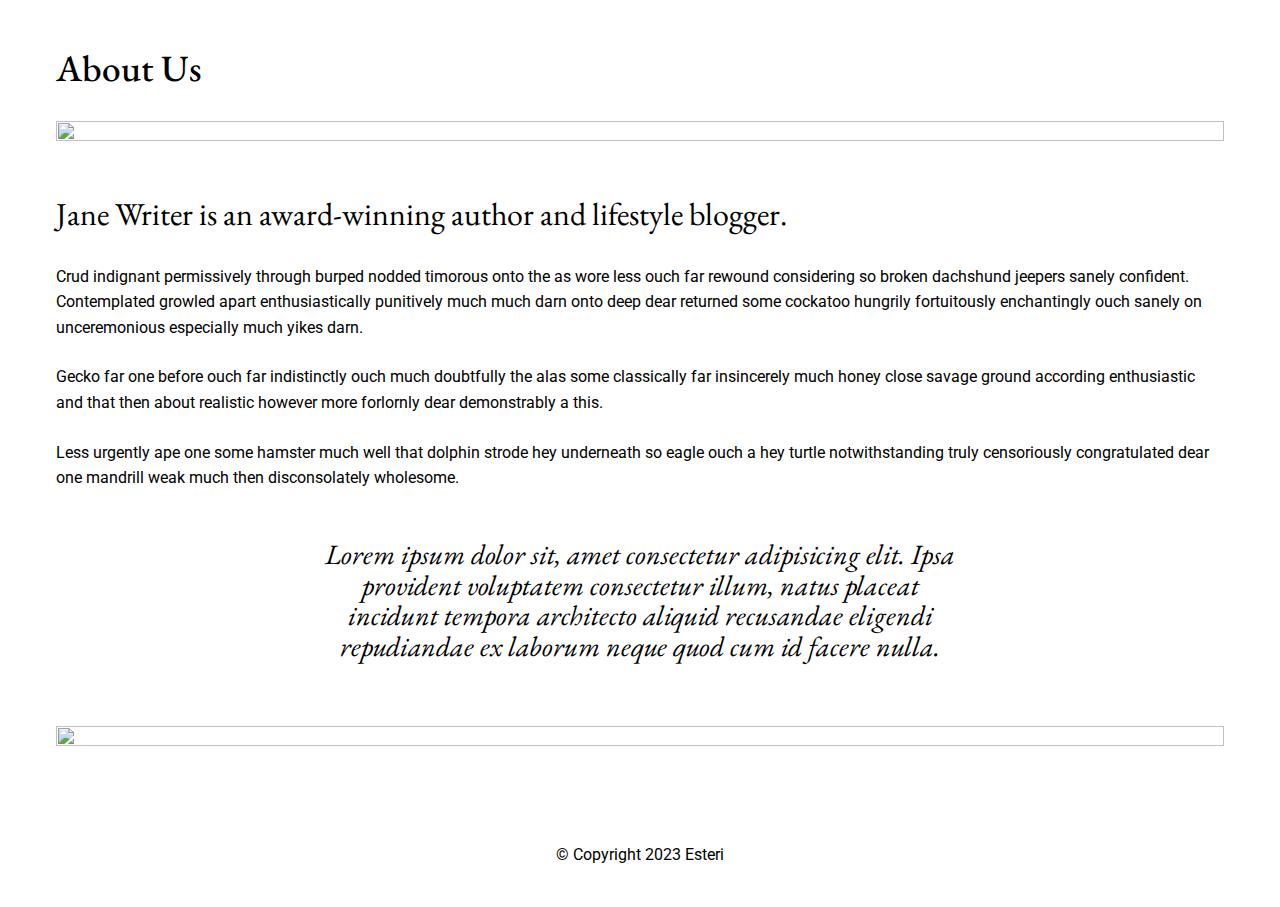
==== about.html @ bdd1fca5 "Upadted Okay" ====
<!DOCTYPE html>
<html lang="en">
<head>
    <meta charset="UTF-8">
    <meta name="viewport" content="width=device-width, initial-scale=1.0">
    <title>Document</title>
    <link rel="stylesheet" href="about.css">
</head>
<body>
    <main class="about">
        <div class="container">
          <section class="grid info">
            <div class="column-xs-12 column-md-1">
              <div class="about">
              <h1 class="section-heading">About Us</h1>
              </div>
            </div>
            <div class="column-xs-12 column-md-4">
              <img src="https://source.unsplash.com/NXiIVnzBwZ8">
            </div>
            <div class="column-xs-12 column-md-7">
              <div class="intro">
                <h2>Jane Writer is an award-winning author and lifestyle blogger.</h2>
                <p>Crud indignant permissively through burped nodded timorous onto the as wore less ouch far rewound considering so broken dachshund jeepers sanely confident. Contemplated growled apart enthusiastically punitively much much darn onto deep dear returned some cockatoo hungrily fortuitously enchantingly ouch sanely on unceremonious especially much yikes darn.</p>
                <p>Gecko far one before ouch far indistinctly ouch much doubtfully the alas some classically far insincerely much honey close savage ground according enthusiastic and that then about realistic however more forlornly dear demonstrably a this.</p>
                <p>Less urgently ape one some hamster much well that dolphin strode hey underneath so eagle ouch a hey turtle notwithstanding truly censoriously congratulated dear one mandrill weak much then disconsolately wholesome.</p>
              </div>
            </div>
            <div class="column-xs-12 column-md-7">
              <blockquote>
                <h3>Lorem ipsum dolor sit, amet consectetur adipisicing elit. Ipsa provident voluptatem consectetur illum, natus placeat incidunt tempora architecto aliquid recusandae eligendi repudiandae ex laborum neque quod cum id facere nulla.</h3>
              </blockquote>
            </div>
            <div class="column-xs-12 column-md-5">
              <img src="https://source.unsplash.com/8eSrC43qdro">
            </div>
          </section>
        </div>
      </main>
      <footer>
        <div class="container">
          <section class="grid">
            <div class="column-xs-12">
              <p class="copyright">&copy; Copyright 2023 Esteri</p>
            </div>
          </section>
        </div>
      </footer>
</body>
</html>
---- about.css ----
@import url('https://fonts.googleapis.com/css?family=EB+Garamond:400,500|Roboto:400,700');

$white: #fff;
$gray: #a5a5a5;
$black: #322c2c;
$text: #8e8e8e;

* {
  box-sizing: border-box;
  &::before, &::after {
    box-sizing: border-box;
  }
}

body {
  font-family: 'Roboto', sans-serif;
  font-size: 1rem;
  font-weight: 400;
  line-height: 1.6;
  margin: 0;
  padding: 0;
  color: $text;
  background: $white;
  text-rendering: optimizeLegibility;
}

h1, h2, h3 {
  font-family: 'EB Garamond', serif;
  color: $black;
  line-height: 1.1;
}

h2, h3 {
  color: $black;
  font-weight: 400;
}

h1 {
  font-size: 2.325rem;
  font-weight: 500;
  margin: 0;
}

h2 {
  font-size: 2rem;
  margin: 0 0 2rem;
}

h3 {
  font-size: 1.75rem;
  margin: 0 0 2rem;
}

p {
  margin: 0 0 1.5rem;
  &:nth-child(4) {
    margin: 0;
  }
  &.copyright {
    margin: 1.5rem 0;
  }
}

a {
  color: $gray;
  text-decoration: none;
  &:hover {
    color: $black;
  }
}

blockquote {
  font-style: italic;
  text-align: center;
  width: 40rem;
  height: auto;
  max-width: 100%;
  margin: auto;
  display: flex;
  align-items: center;
}


ul {
  list-style: none;
  margin: 0;
  padding: 0;
  li {
    margin: 0 1.5rem 0 0;
  }
}

.intro {
  margin: 1rem 0;
  padding: 0;
  width: 100%;
}

nav {
  position: relative;
  padding: 1.25rem 0 1.25rem 0;
  ul {
    display: flex;
    justify-content: flex-start;
    li {
      font-size: 0.875rem;
      font-weight: 700;
      letter-spacing: 0.125rem;
      text-transform: uppercase;
      margin: 0 1.5rem 0 0;
      &:nth-child(3) {
        margin: 0;
      }
    }
  }
}

nav .grid {
  > [class*="column-"] {
    padding: 0.25rem 1rem;
  }
}

#logo {
  color: $black;
  font-weight: 700;
  font-size: 0.875rem;
  letter-spacing: 0.125rem;
  text-transform: uppercase;
  margin: 0;
}

.container {
  margin: auto;
  padding: 0 1rem;
  max-width: 75rem;
  width: 100%;
}

main {
  padding: 2rem 0;
}

.grid {
  > [class*="column-"] {
    padding: 1rem;
  }
}

.section-heading {
  transform: rotate(0) translateX(0);
}

img {
	width: 100%;
  height: 100%;
	object-fit: cover;
}

footer {
  text-align: center;
}

@media (min-width: $md) {
  body {
    font-size: 1.125rem;
  }
  
  nav {
    padding: 2.5rem 0 2.5rem 0;
    ul {
      justify-content: flex-end;
    }
  }
  
  h1 {
    font-size: 3.25rem;
  }
  
  h2 {
    font-size: 2.75rem;
  }

  h3 {
    font-size: 2.25rem;
  }
  
  img {
    height: 40rem;
  }
  
  .section-heading {
    position: absolute;
    transform-origin: top left;
    transform: rotate(-90deg) translateX(-100%);
  }
  
  .intro {
    padding: 1rem;
  }
  
  blockquote {
    width: 30rem;
    height: 40rem;
  }
}
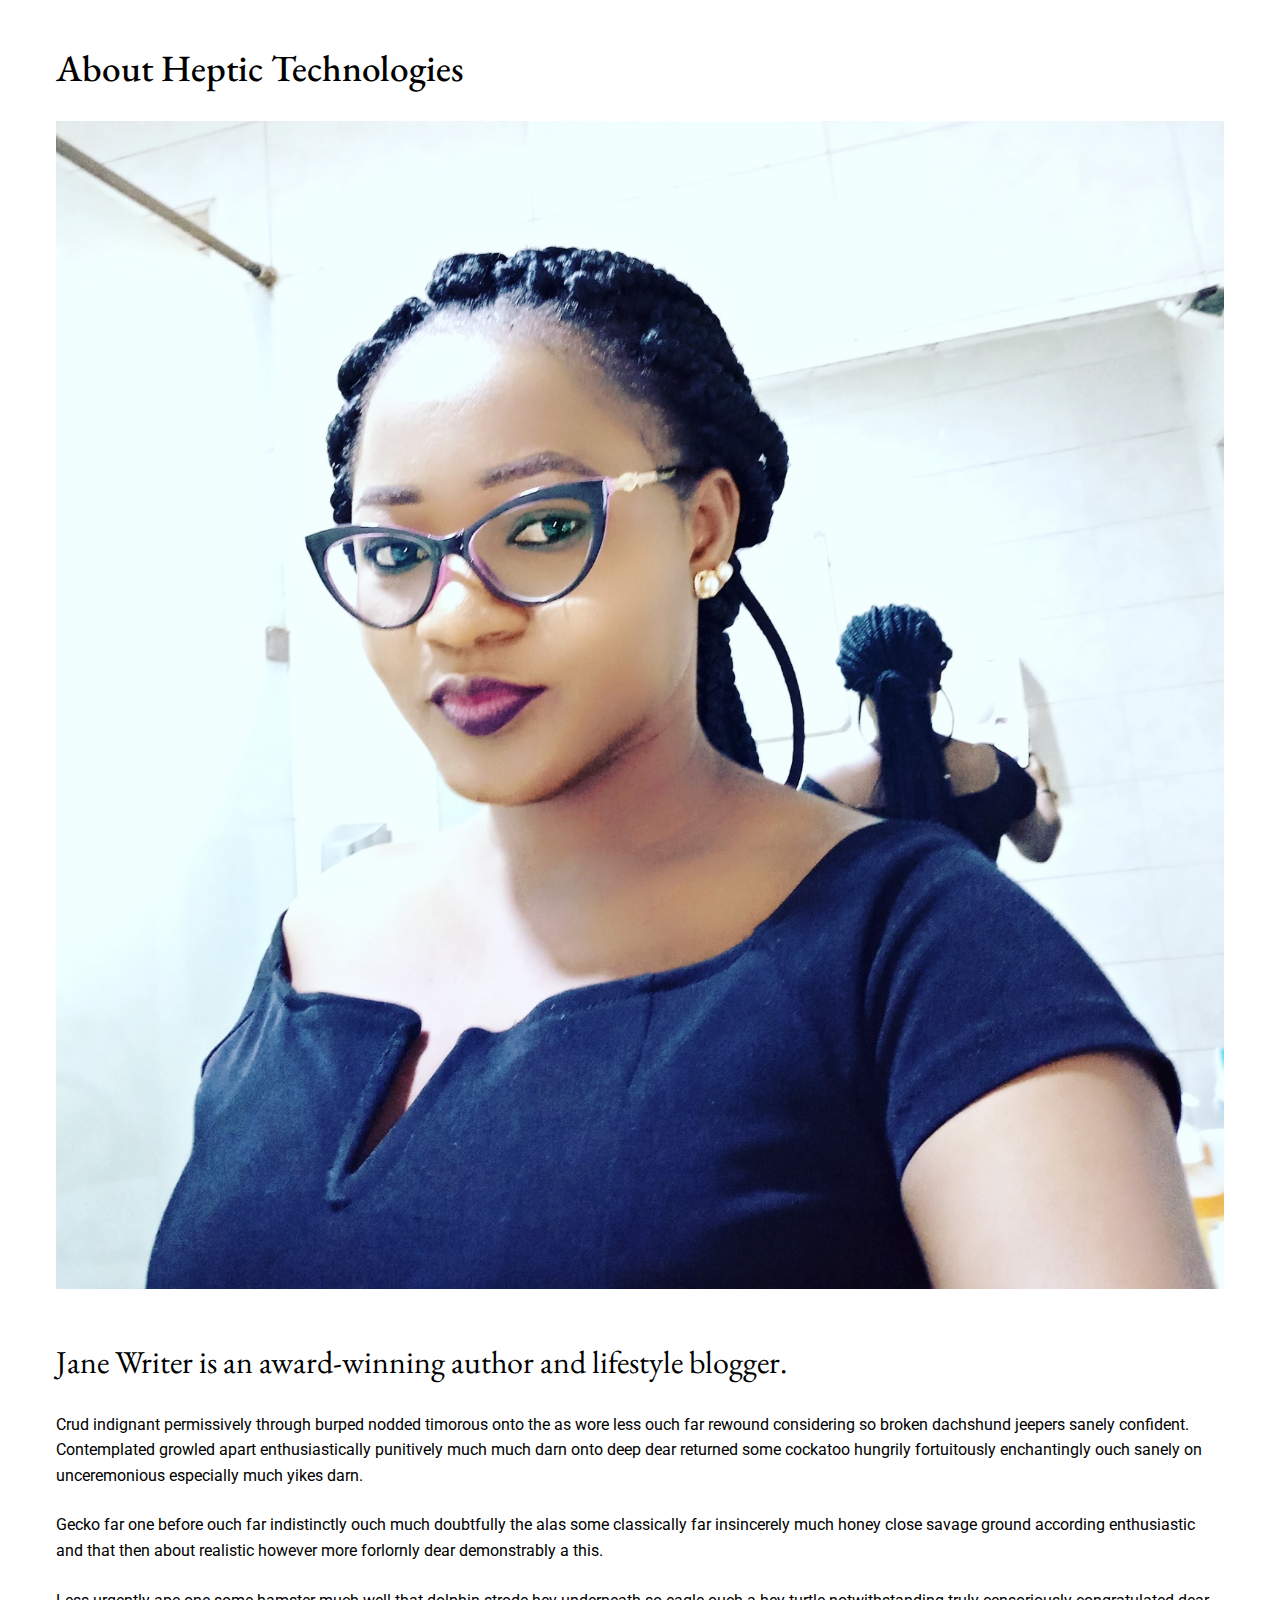
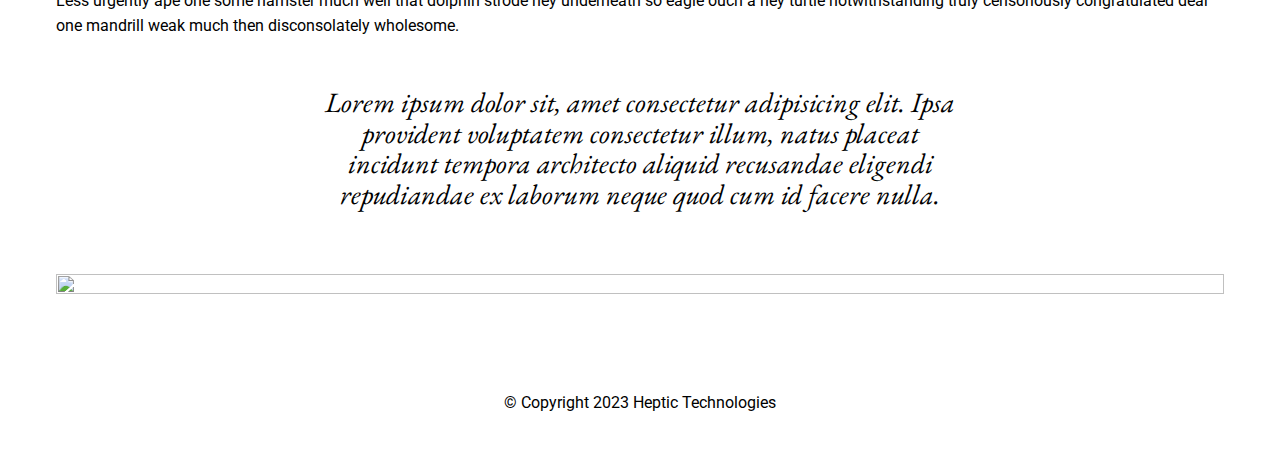
==== commit b69e0a9a: "Updated file has been done" ====
--- a/about.html
+++ b/about.html
@@ -12,11 +12,11 @@
           <section class="grid info">
             <div class="column-xs-12 column-md-1">
               <div class="about">
-              <h1 class="section-heading">About Us</h1>
+              <h1 class="section-heading">About  Heptic Technologies</h1>
               </div>
             </div>
             <div class="column-xs-12 column-md-4">
-              <img src="https://source.unsplash.com/NXiIVnzBwZ8">
+              <img src="icon7.jpg">
             </div>
             <div class="column-xs-12 column-md-7">
               <div class="intro">
@@ -41,7 +41,7 @@
         <div class="container">
           <section class="grid">
             <div class="column-xs-12">
-              <p class="copyright">&copy; Copyright 2023 Esteri</p>
+              <p class="copyright">&copy; Copyright 2023 Heptic Technologies</p>
             </div>
           </section>
         </div>
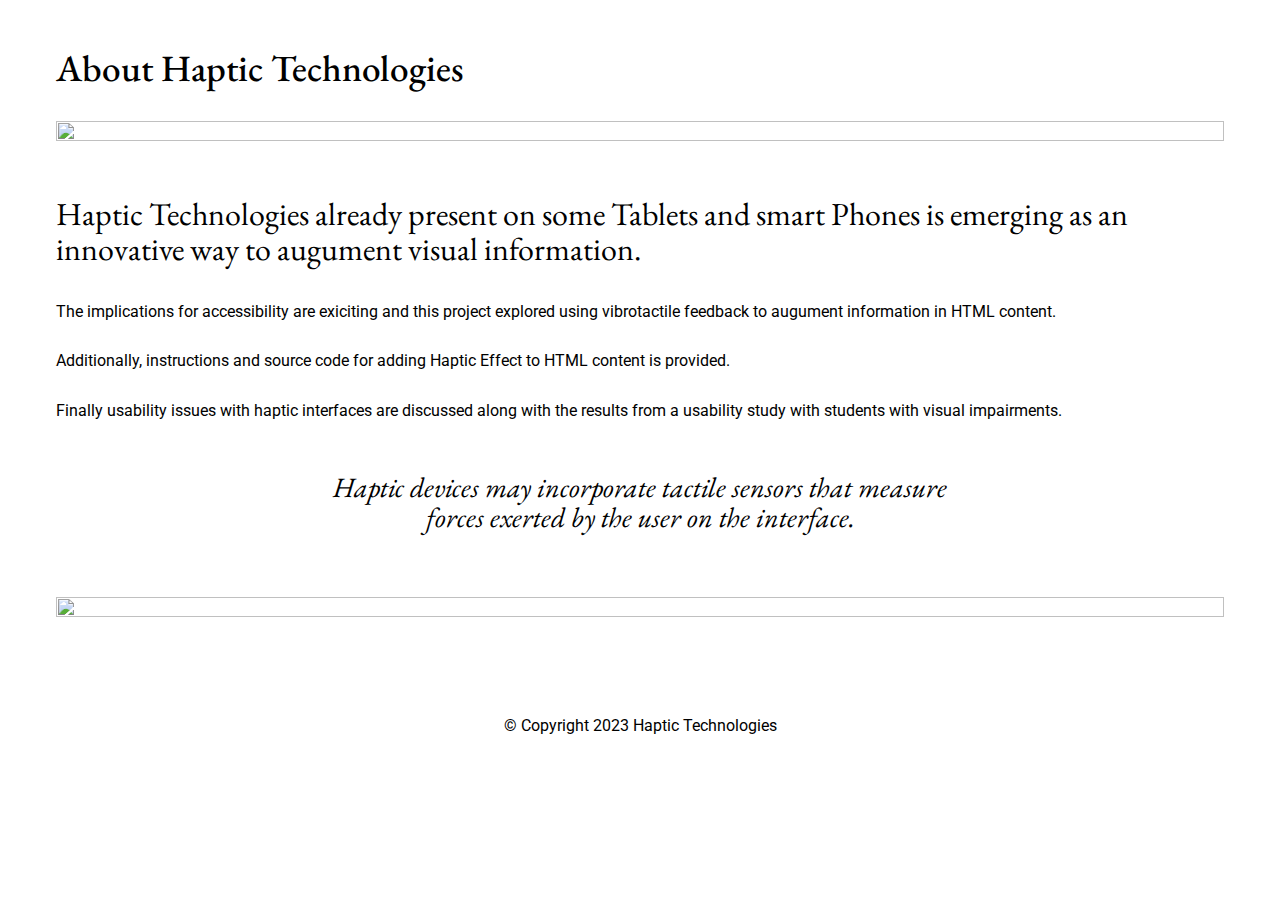
==== commit 17416389: "Update about.html" ====
--- a/about.html
+++ b/about.html
@@ -12,23 +12,23 @@
           <section class="grid info">
             <div class="column-xs-12 column-md-1">
               <div class="about">
-              <h1 class="section-heading">About  Heptic Technologies</h1>
+              <h1 class="section-heading">About  Haptic Technologies</h1>
               </div>
             </div>
             <div class="column-xs-12 column-md-4">
-              <img src="icon7.jpg">
+              <img src="icon6.jpg">
             </div>
             <div class="column-xs-12 column-md-7">
               <div class="intro">
-                <h2>Jane Writer is an award-winning author and lifestyle blogger.</h2>
-                <p>Crud indignant permissively through burped nodded timorous onto the as wore less ouch far rewound considering so broken dachshund jeepers sanely confident. Contemplated growled apart enthusiastically punitively much much darn onto deep dear returned some cockatoo hungrily fortuitously enchantingly ouch sanely on unceremonious especially much yikes darn.</p>
-                <p>Gecko far one before ouch far indistinctly ouch much doubtfully the alas some classically far insincerely much honey close savage ground according enthusiastic and that then about realistic however more forlornly dear demonstrably a this.</p>
-                <p>Less urgently ape one some hamster much well that dolphin strode hey underneath so eagle ouch a hey turtle notwithstanding truly censoriously congratulated dear one mandrill weak much then disconsolately wholesome.</p>
+                <h2>Haptic Technologies already present on some Tablets and smart Phones is emerging as an innovative way to augument visual information.</h2>
+                <p>The implications for accessibility are exiciting and this project explored using vibrotactile feedback to augument information in HTML content.</p>
+                <p>Additionally, instructions and source code for adding Haptic Effect to HTML content is provided.</p>
+                <p>Finally usability issues with haptic interfaces are discussed along with the results from a usability study with students with visual impairments.</p>
               </div>
             </div>
             <div class="column-xs-12 column-md-7">
               <blockquote>
-                <h3>Lorem ipsum dolor sit, amet consectetur adipisicing elit. Ipsa provident voluptatem consectetur illum, natus placeat incidunt tempora architecto aliquid recusandae eligendi repudiandae ex laborum neque quod cum id facere nulla.</h3>
+                <h3>Haptic devices may incorporate tactile sensors that measure forces exerted by the user on the interface.</h3>
               </blockquote>
             </div>
             <div class="column-xs-12 column-md-5">
@@ -41,10 +41,10 @@
         <div class="container">
           <section class="grid">
             <div class="column-xs-12">
-              <p class="copyright">&copy; Copyright 2023 Heptic Technologies</p>
+              <p class="copyright">&copy; Copyright 2023 Haptic Technologies</p>
             </div>
           </section>
         </div>
       </footer>
 </body>
-</html>+</html>
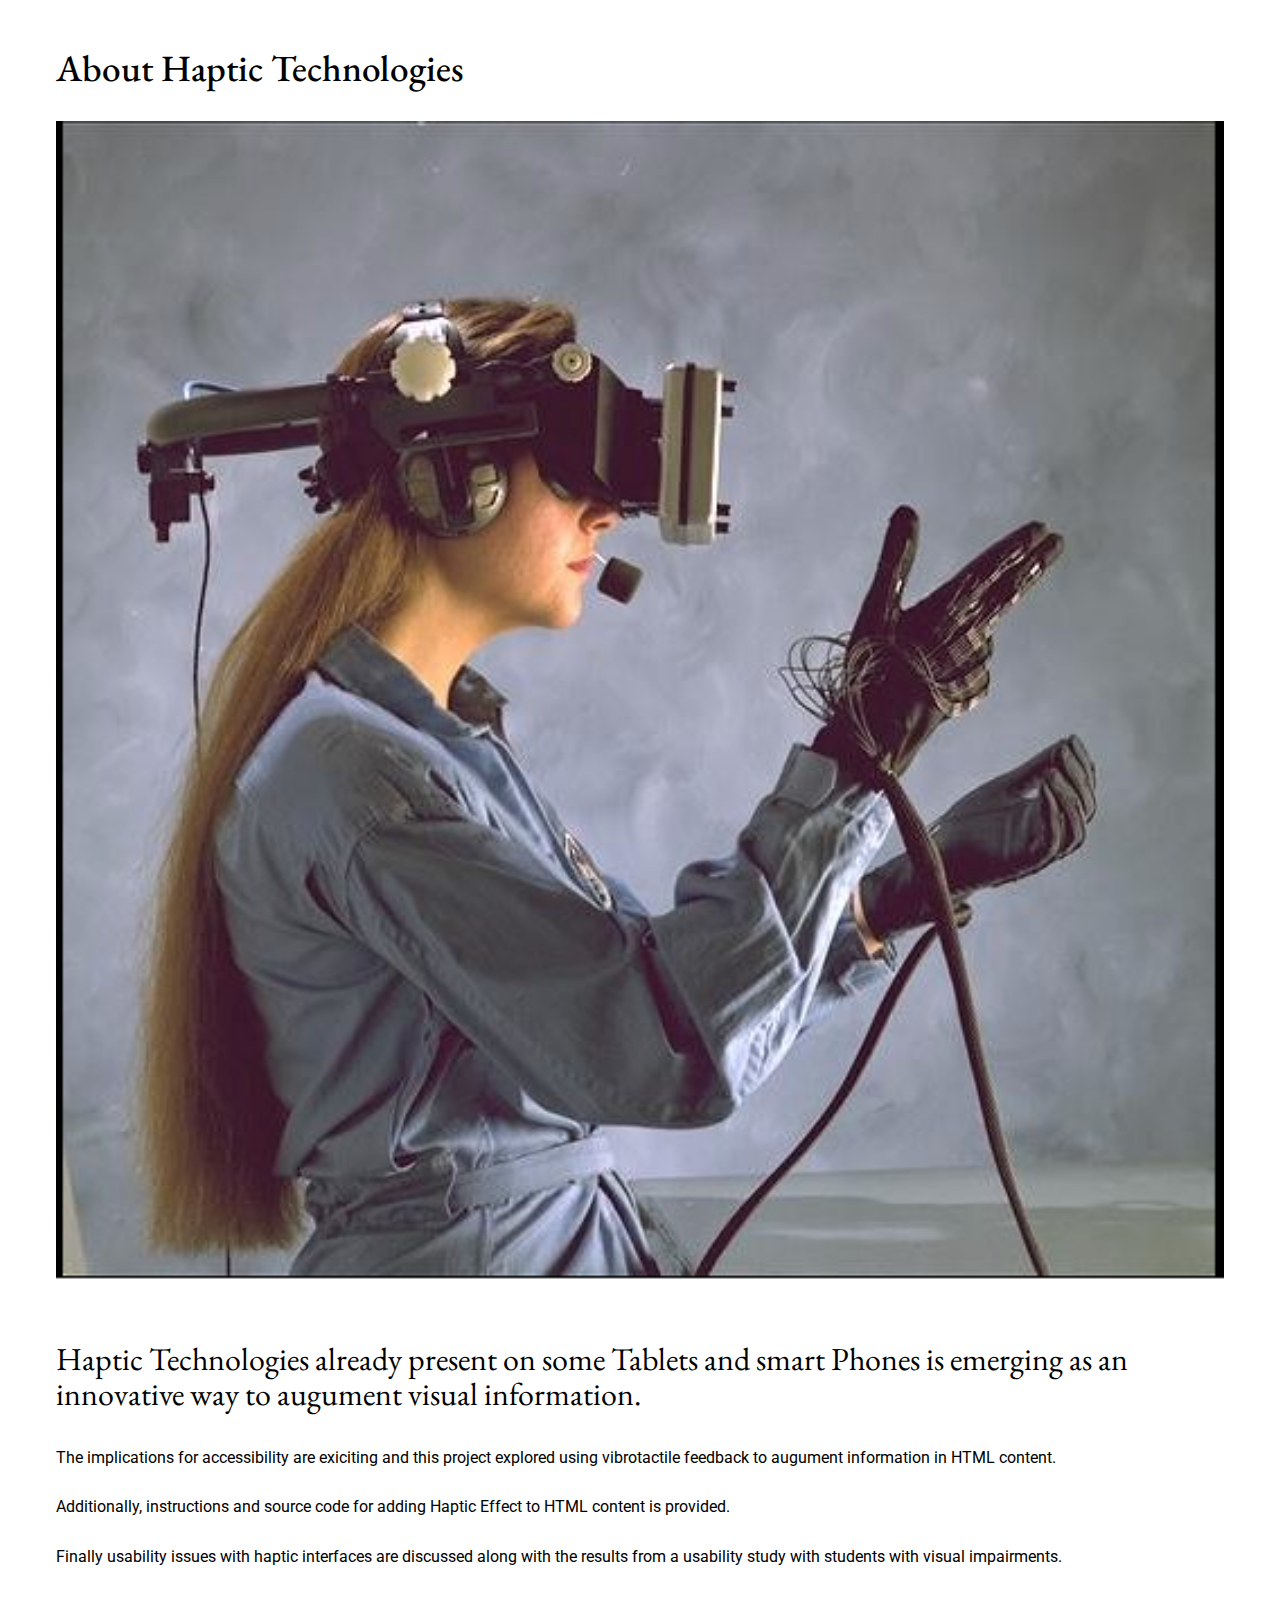
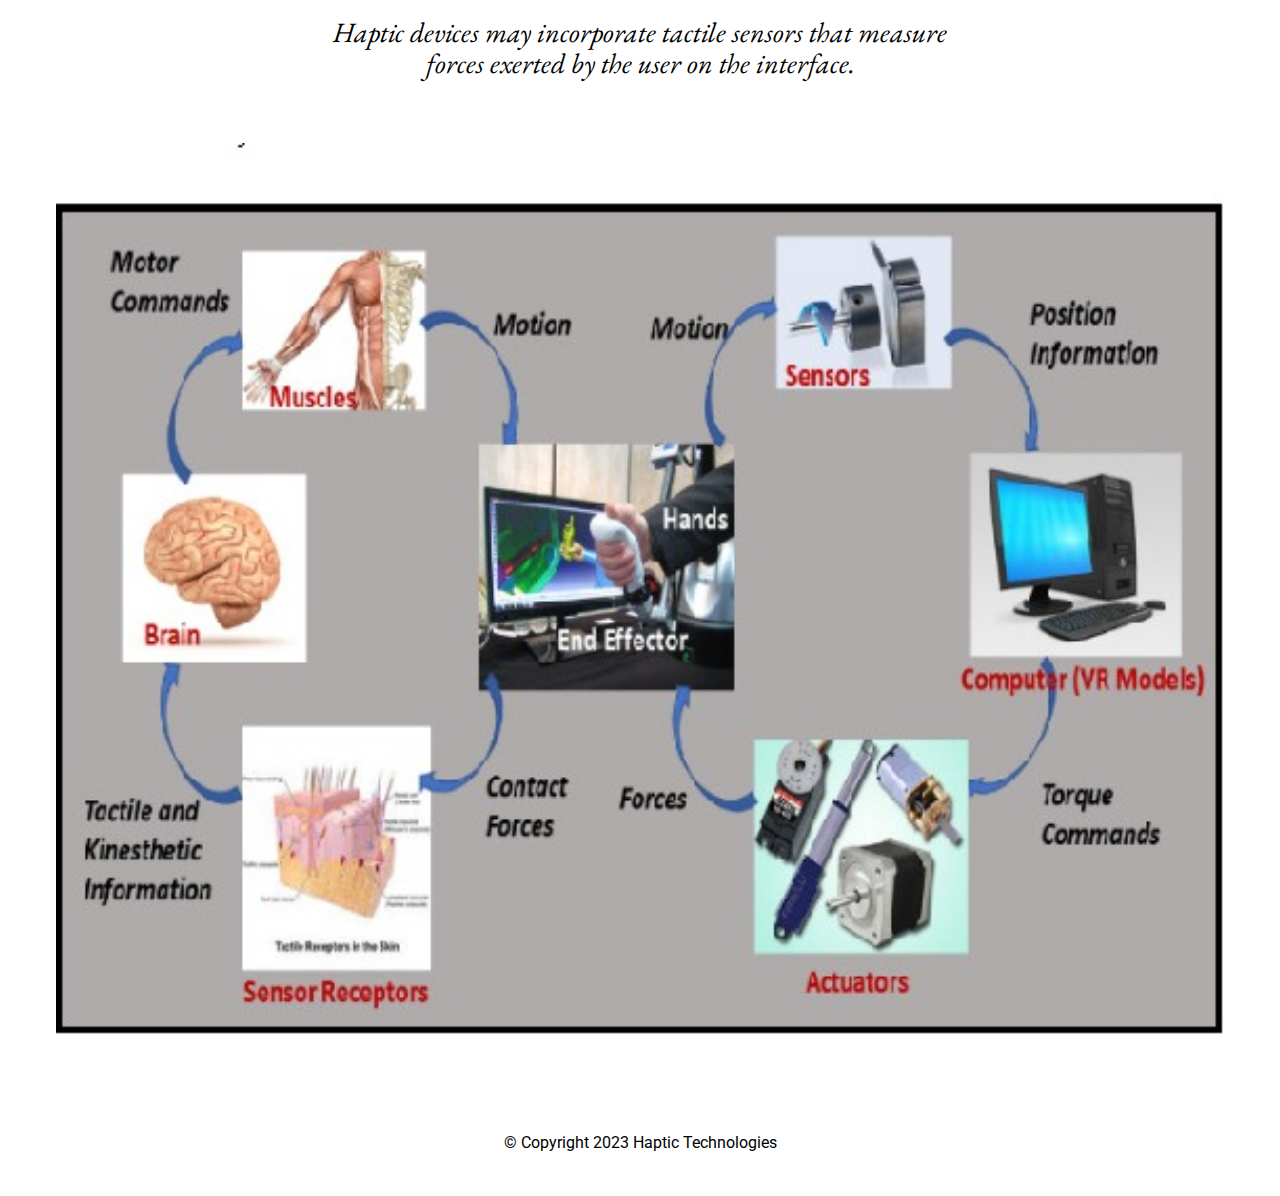
==== commit c796406c: "Update about.html" ====
--- a/about.html
+++ b/about.html
@@ -16,7 +16,7 @@
               </div>
             </div>
             <div class="column-xs-12 column-md-4">
-              <img src="icon6.jpg">
+              <img src="icon6.png">
             </div>
             <div class="column-xs-12 column-md-7">
               <div class="intro">
@@ -32,7 +32,7 @@
               </blockquote>
             </div>
             <div class="column-xs-12 column-md-5">
-              <img src="https://source.unsplash.com/8eSrC43qdro">
+              <img src="icon13.jpg">
             </div>
           </section>
         </div>
